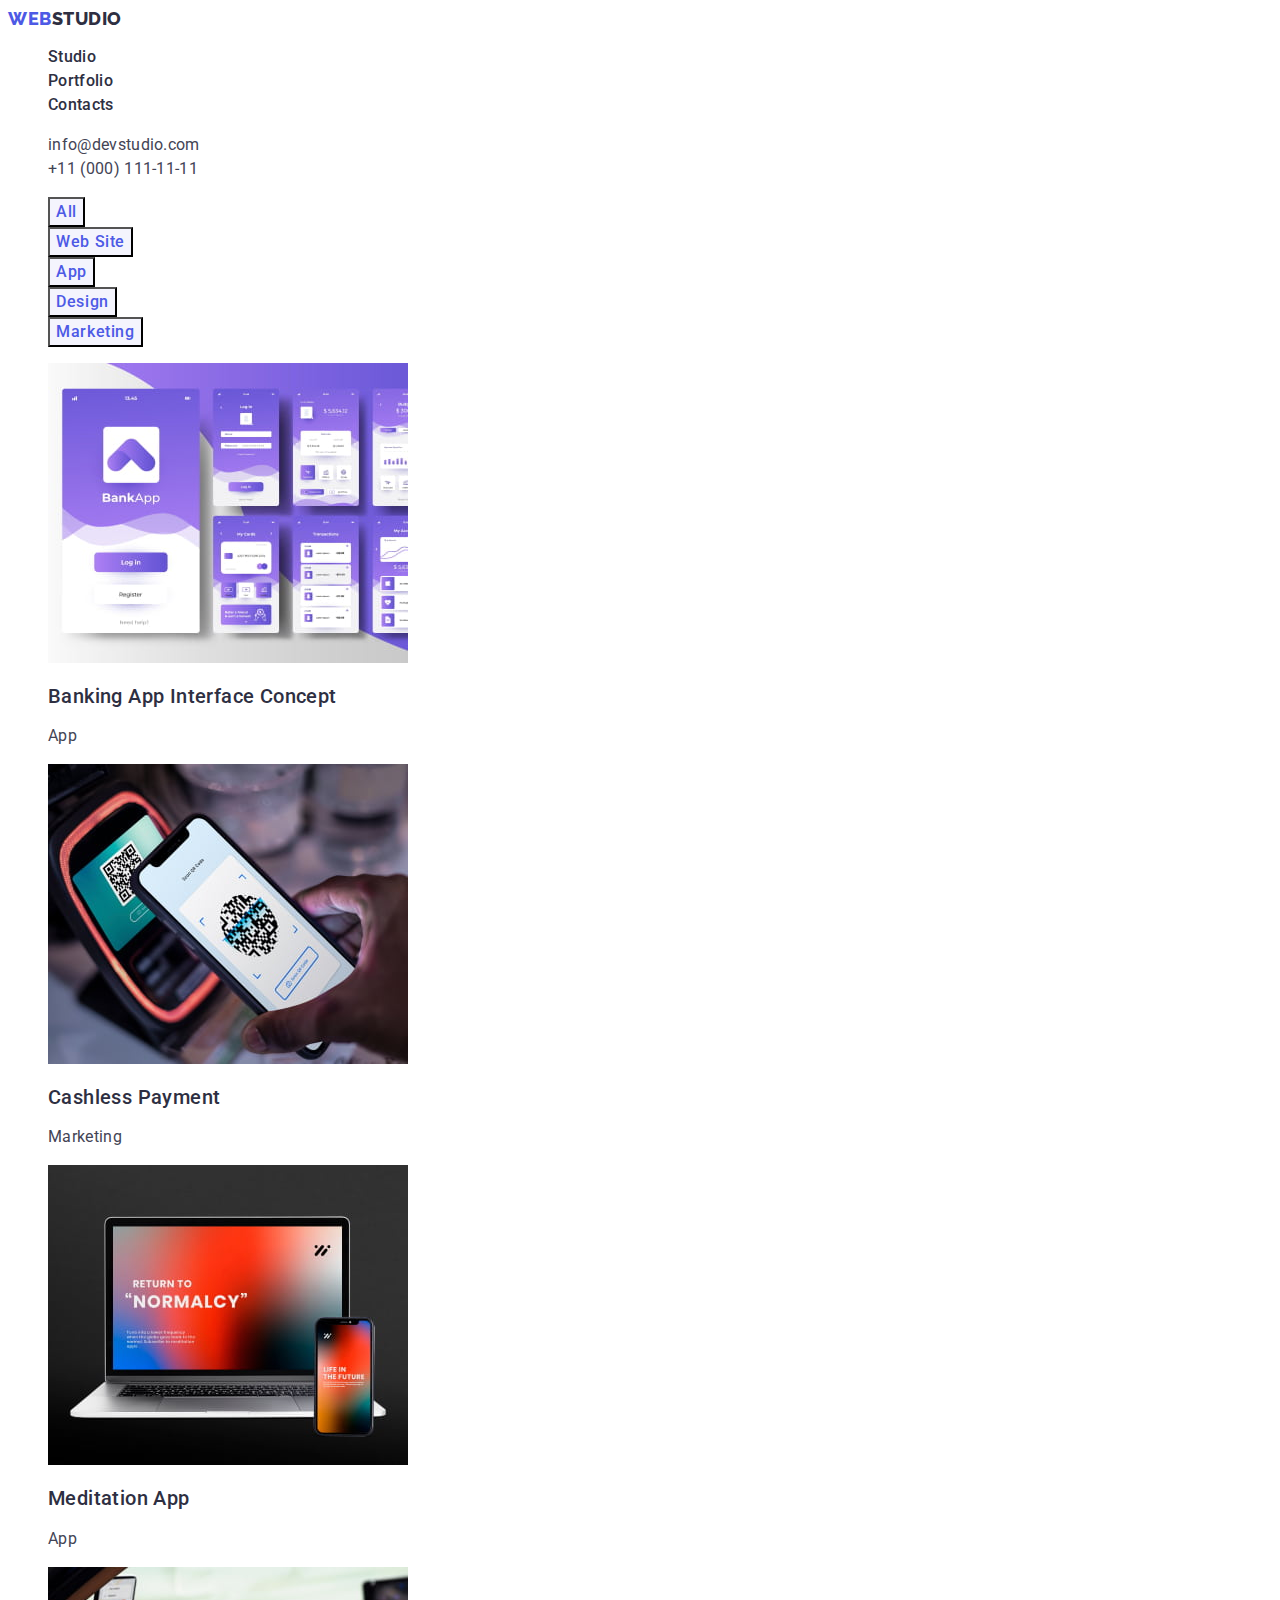
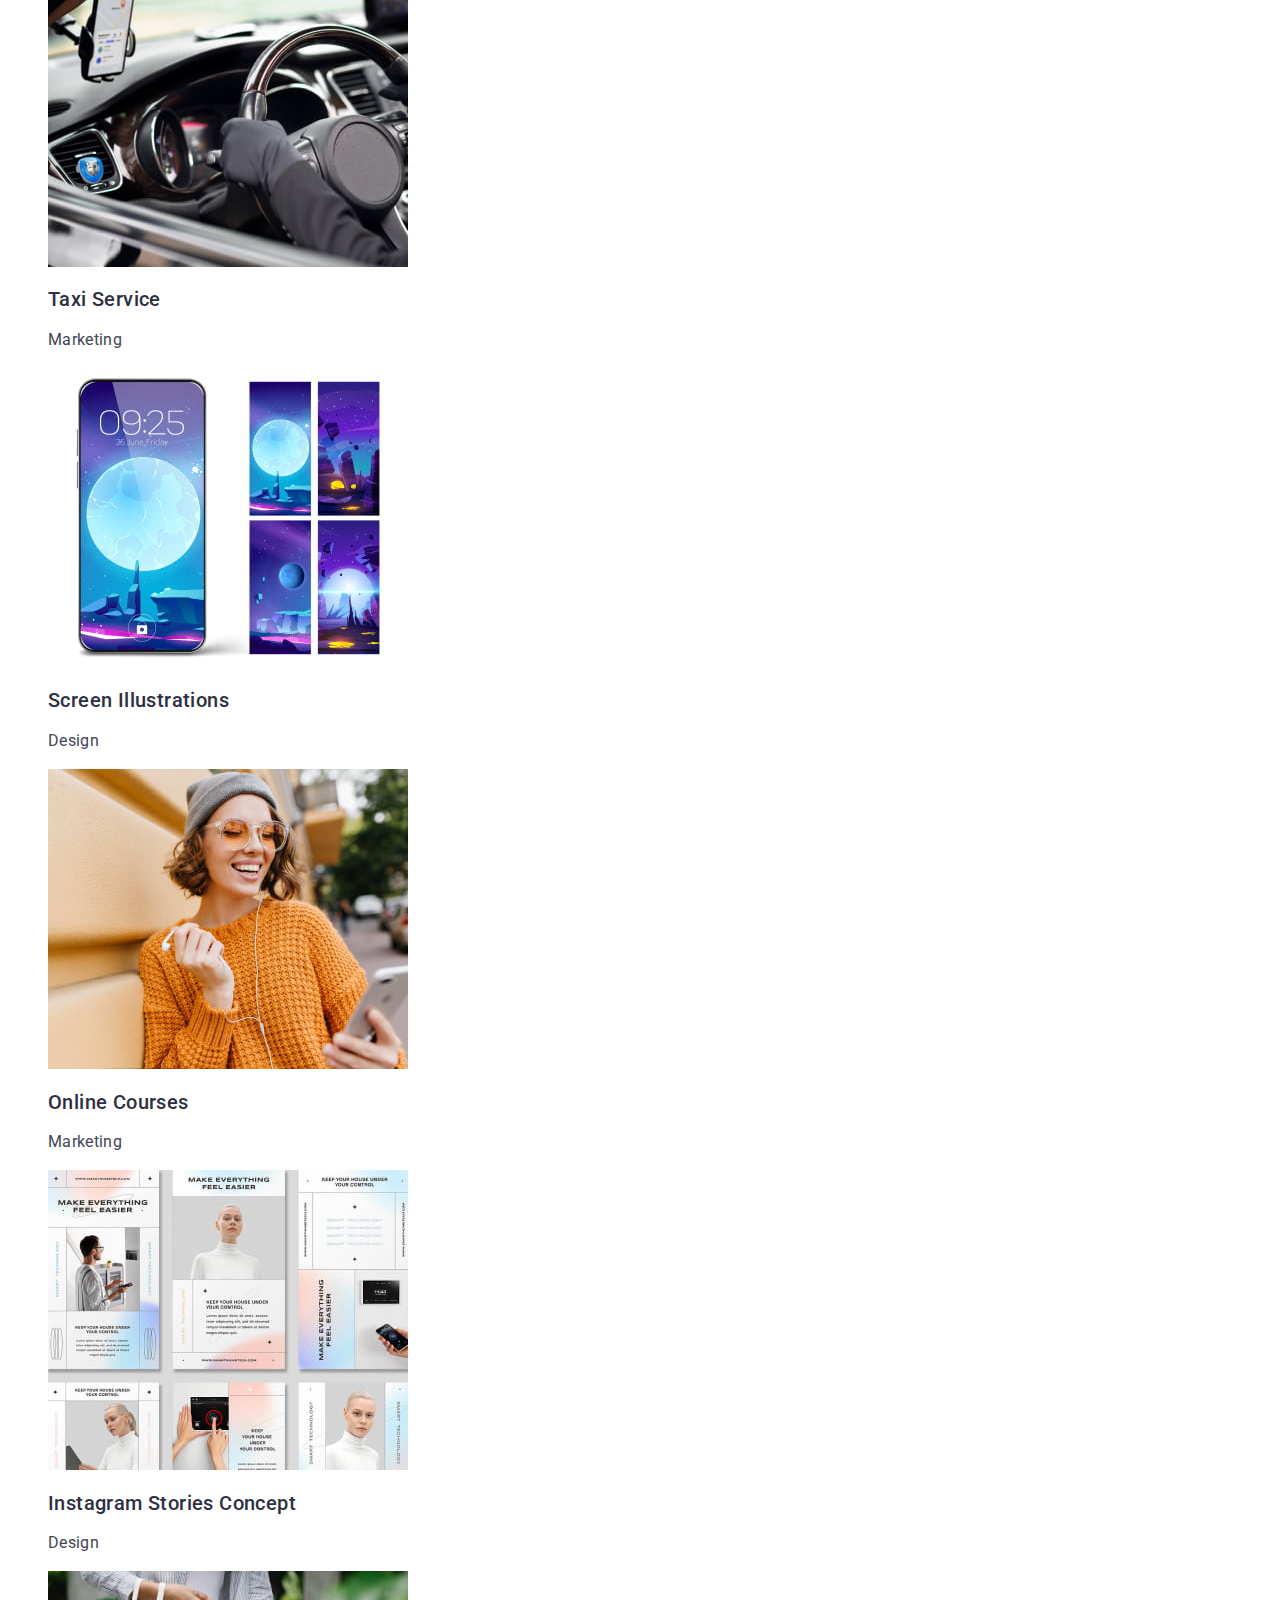
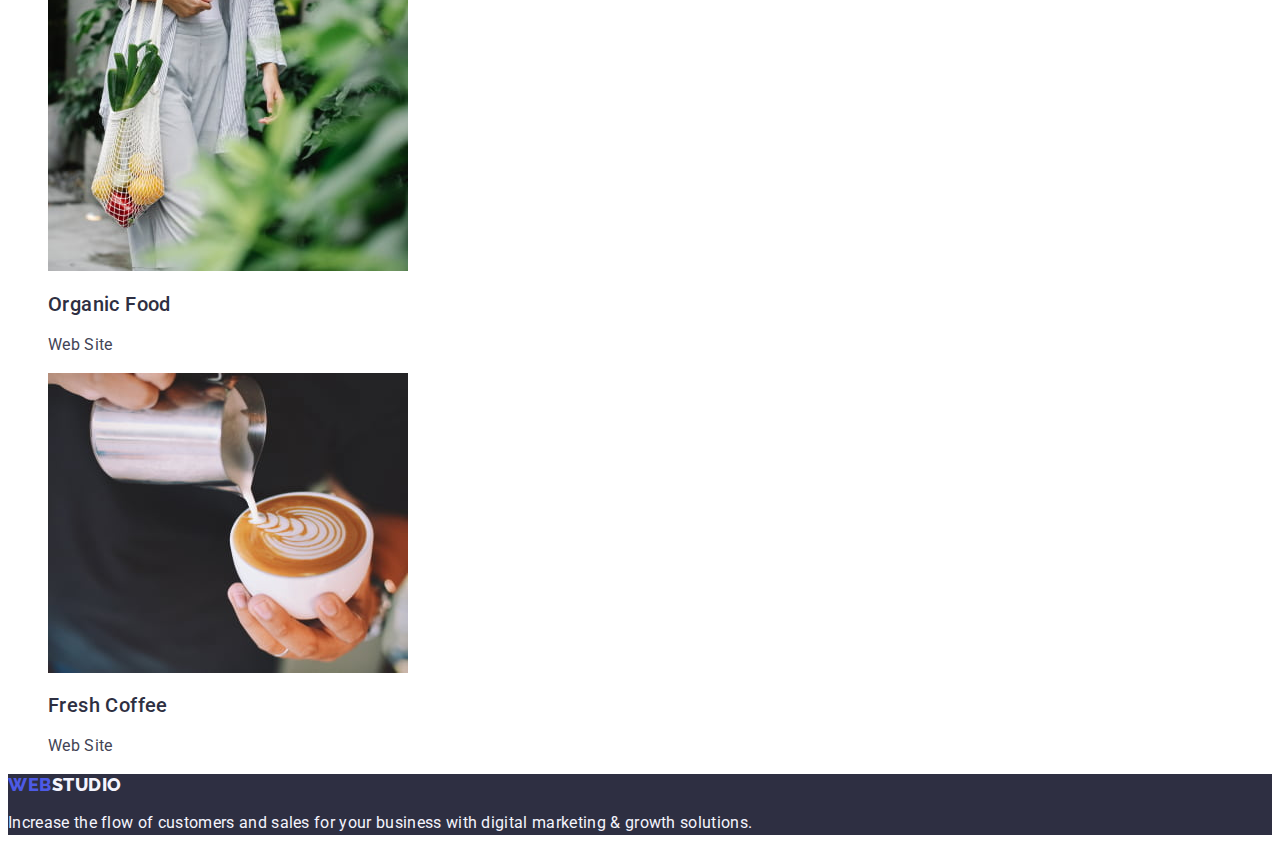
==== portfolio.html @ a6649910 "Initial commit" ====
<!DOCTYPE html>
<html lang="en">
  <head>
    <meta charset="UTF-8" />
    <meta name="viewport" content="width=device-width, initial-scale=1.0" />
    <title>Portfolio</title>
    <link rel="stylesheet" href="./css/styles.css" />
    <link rel="preconnect" href="https://fonts.googleapis.com" />
    <link rel="preconnect" href="https://fonts.gstatic.com" crossorigin />
    <link
      href="https://fonts.googleapis.com/css2?family=Raleway:wght@800&family=Roboto:wght@400;500;700;900&display=swap"
      rel="stylesheet"
    />
  </head>
  <body>
    <!-- Header section -->
    <header>
      <nav>
        <a class="logo link" href="./index.html"
          >Web<span class="logo-dark">Studio</span></a
        >
        <ul class="list">
          <li>
            <a class="nav-list-item link" href="./index.html">Studio</a>
          </li>
          <li>
            <a class="nav-list-item link" href="./portfolio.html">Portfolio</a>
          </li>
          <li>
            <a class="nav-list-item link" href="">Contacts</a>
          </li>
        </ul>
      </nav>
      <address class="address">
        <ul class="list">
          <li>
            <a class="address-list-item link" href="mailto:info@devstudio.com"
              >info@devstudio.com</a
            >
          </li>
          <li>
            <a class="address-list-item link" href="tel:+110001111111"
              >+11 (000) 111-11-11</a
            >
          </li>
        </ul>
      </address>
    </header>
    <main>
      <section>
        <h1 hidden>Portfolio</h1>
        <ul class="list">
          <li><button class="filter-button" type="button">All</button></li>
          <li><button class="filter-button" type="button">Web Site</button></li>
          <li><button class="filter-button" type="button">App</button></li>
          <li><button class="filter-button" type="button">Design</button></li>
          <li>
            <button class="filter-button" type="button">Marketing</button>
          </li>
        </ul>
        <ul class="list">
          <li>
            <a class="link" href="./portfolio.html">
              <img
                src="./images/portfolio/img-8.jpg"
                alt="Banking app"
                width="360"
                height="300"
              />
              <h2 class="portfolio-list-title">
                Banking App Interface Concept
              </h2>
              <p class="portfolio-list-item">App</p></a
            >
          </li>
          <li>
            <a class="link" href="./portfolio.html">
              <img
                src="./images/portfolio/img-7.jpg"
                alt="Payment"
                width="360"
                height="300"
              />
              <h2 class="portfolio-list-title">Cashless Payment</h2>
              <p class="portfolio-list-item">Marketing</p></a
            >
          </li>
          <li>
            <a class="link" href="./portfolio.html">
              <img
                src="./images/portfolio/img-6.jpg"
                alt="Meditation app"
                width="360"
                height="300"
              />
              <h2 class="portfolio-list-title">Meditation App</h2>
              <p class="portfolio-list-item">App</p></a
            >
          </li>
          <li>
            <a class="link" href="./portfolio.html">
              <img
                src="./images/portfolio/img-5.jpg"
                alt="Taxi"
                width="360"
                height="300"
              />
              <h2 class="portfolio-list-title">Taxi Service</h2>
              <p class="portfolio-list-item">Marketing</p></a
            >
          </li>
          <li>
            <a class="link" href="./portfolio.html">
              <img
                src="./images/portfolio/img-4.jpg"
                alt="Screen Ilustration"
                width="360"
                height="300"
              />
              <h2 class="portfolio-list-title">Screen Illustrations</h2>
              <p class="portfolio-list-item">Design</p></a
            >
          </li>
          <li>
            <a class="link" href="./portfolio.html">
              <img
                src="./images/portfolio/img-3.jpg"
                alt="Girl with phone"
                width="360"
                height="300"
              />
              <h2 class="portfolio-list-title">Online Courses</h2>
              <p class="portfolio-list-item">Marketing</p></a
            >
          </li>
          <li>
            <a class="link" href="./portfolio.html">
              <img
                src="./images/portfolio/img-2.jpg"
                alt="Instagram Stories"
                width="360"
                height="300"
              />
              <h2 class="portfolio-list-title">Instagram Stories Concept</h2>
              <p class="portfolio-list-item">Design</p></a
            >
          </li>
          <li>
            <a class="link" href="./portfolio.html">
              <img
                src="./images/portfolio/img-1.jpg"
                alt="Food"
                width="360"
                height="300"
              />
              <h2 class="portfolio-list-title">Organic Food</h2>
              <p class="portfolio-list-item">Web Site</p></a
            >
          </li>
          <li>
            <a class="link" href="./portfolio.html">
              <img
                src="./images/portfolio/img.jpg"
                alt="Coffee"
                width="360"
                height="300"
              />
              <h2 class="portfolio-list-title">Fresh Coffee</h2>
              <p class="portfolio-list-item">Web Site</p></a
            >
          </li>
        </ul>
      </section>
    </main>
    <!-- Footer section -->
    <footer class="footer">
      <a class="logo link" href="./index.html"
        >Web<span class="logo-light">Studio</span></a
      >
      <p class="footer-item">
        Increase the flow of customers and sales for your business with digital
        marketing & growth solutions.
      </p>
    </footer>
  </body>
</html>
---- css/styles.css ----
:root {
  --slate: #434455;
  --navyblue: #2e2f42;
  --iris: #4d5ae5;
  --ocean: #404bbf;
  --cloud: #f4f4fd;
  --white: #fff;
}

body {
  font-family: 'Roboto', sans-serif;
  color: var(--slate);
  background-color: var(--white);
}
/* Header */

.logo {
  color: var(--iris);
  font-family: 'Raleway', sans-serif;
  font-size: 18px;
  font-weight: 800;
  line-height: 1.17;
  letter-spacing: 0.03em;
  text-transform: uppercase;
}

.logo-dark {
  color: var(--navyblue);
}

.list {
  list-style-type: none;
}

.nav-list-item {
  color: var(--navyblue);
  font-weight: 500;
  line-height: 1.5;
  letter-spacing: 0.02em;
}

.address {
  font-style: normal;
}

.address-list-item {
  line-height: 1.5;
  letter-spacing: 0.02em;
  color: var(--slate);
}

.link {
  text-decoration: none;
}

.link:hover {
  color: var(--ocean);
}

.link:focus {
  color: var(--ocean);
}

/* Main */
/* Hero Section  */
.hero-section {
  background-color: var(--navyblue);
}
.title-hero {
  color: var(--white);
  font-size: 56px;
  line-height: 1.07;
  letter-spacing: 0.02em;
  text-align: center;
}

.button-hero {
  background-color: var(--iris);
  color: var(--white);
  font-size: 16px;
  font-weight: 500;
  line-height: 1.5;
  letter-spacing: 0.04em;
  font-family: inherit;
  cursor: pointer;
}

.button-hero:hover {
  background-color: var(--ocean);
  font-family: inherit;
}

.button-hero:focus {
  background-color: var(--ocean);
  font-family: inherit;
}

/* Benefits Section */

.benefits-list-title {
  color: var(--navyblue);
  font-size: 20px;
  font-weight: 500;
  line-height: 1.2;
  letter-spacing: 0.02em;
}
.benefits-item {
  line-height: 1.5;
  letter-spacing: 0.02em;
}
/* Doing Section */

.doing-title {
  color: var(--navyblue);
  font-size: 36px;
  line-height: 1.11;
  letter-spacing: 0.02;
  text-transform: capitalize;
  text-align: center;
}

/* Team Section */
.team-section {
  background: var(--cloud);
}
.team-title {
  color: var(--navyblue);
  font-size: 36px;
  line-height: 1.11;
  letter-spacing: 0.02em;
  text-transform: capitalize;
  text-align: center;
}

.team-list-item {
  background-color: var(--white);
}
.team-item-title {
  color: var(--navyblue);
  font-size: 20px;
  font-weight: 500;
  line-height: 1.2;
  letter-spacing: 0.02em;
}
.team-item {
  line-height: 1.5;
  letter-spacing: 0.02em;
}

/* Portfolio Section */

.filter-button {
  background-color: var(--cloud);
  color: var(--iris);
  font-weight: 500;
  line-height: 1.5;
  letter-spacing: 0.04em;
  font-family: 'Roboto', sans-serif;
  cursor: pointer;
  font-size: 16px;
}
.filter-button:hover {
  background-color: var(--ocean);
  color: var(--white);
  font-family: 'Roboto', sans-serif;
}

.filter-button:focus {
  color: var(--white);
  background-color: var(--ocean);
  font-family: 'Roboto', sans-serif;
}

.portfolio-list-title {
  color: var(--navyblue);
  font-size: 20px;
  font-weight: 500;
  line-height: 1.2;
  letter-spacing: 0.02em;
}

.portfolio-list-item {
  line-height: 1.5;
  letter-spacing: 0.02em;
  color: var(--slate);
}

/* Footer section */
.footer {
  background-color: var(--navyblue);
}

.logo-light {
  color: var(--cloud, #f4f4fd);
}

.footer-item {
  color: var(--cloud);
  line-height: 1.5;
  letter-spacing: 0.02em;
}
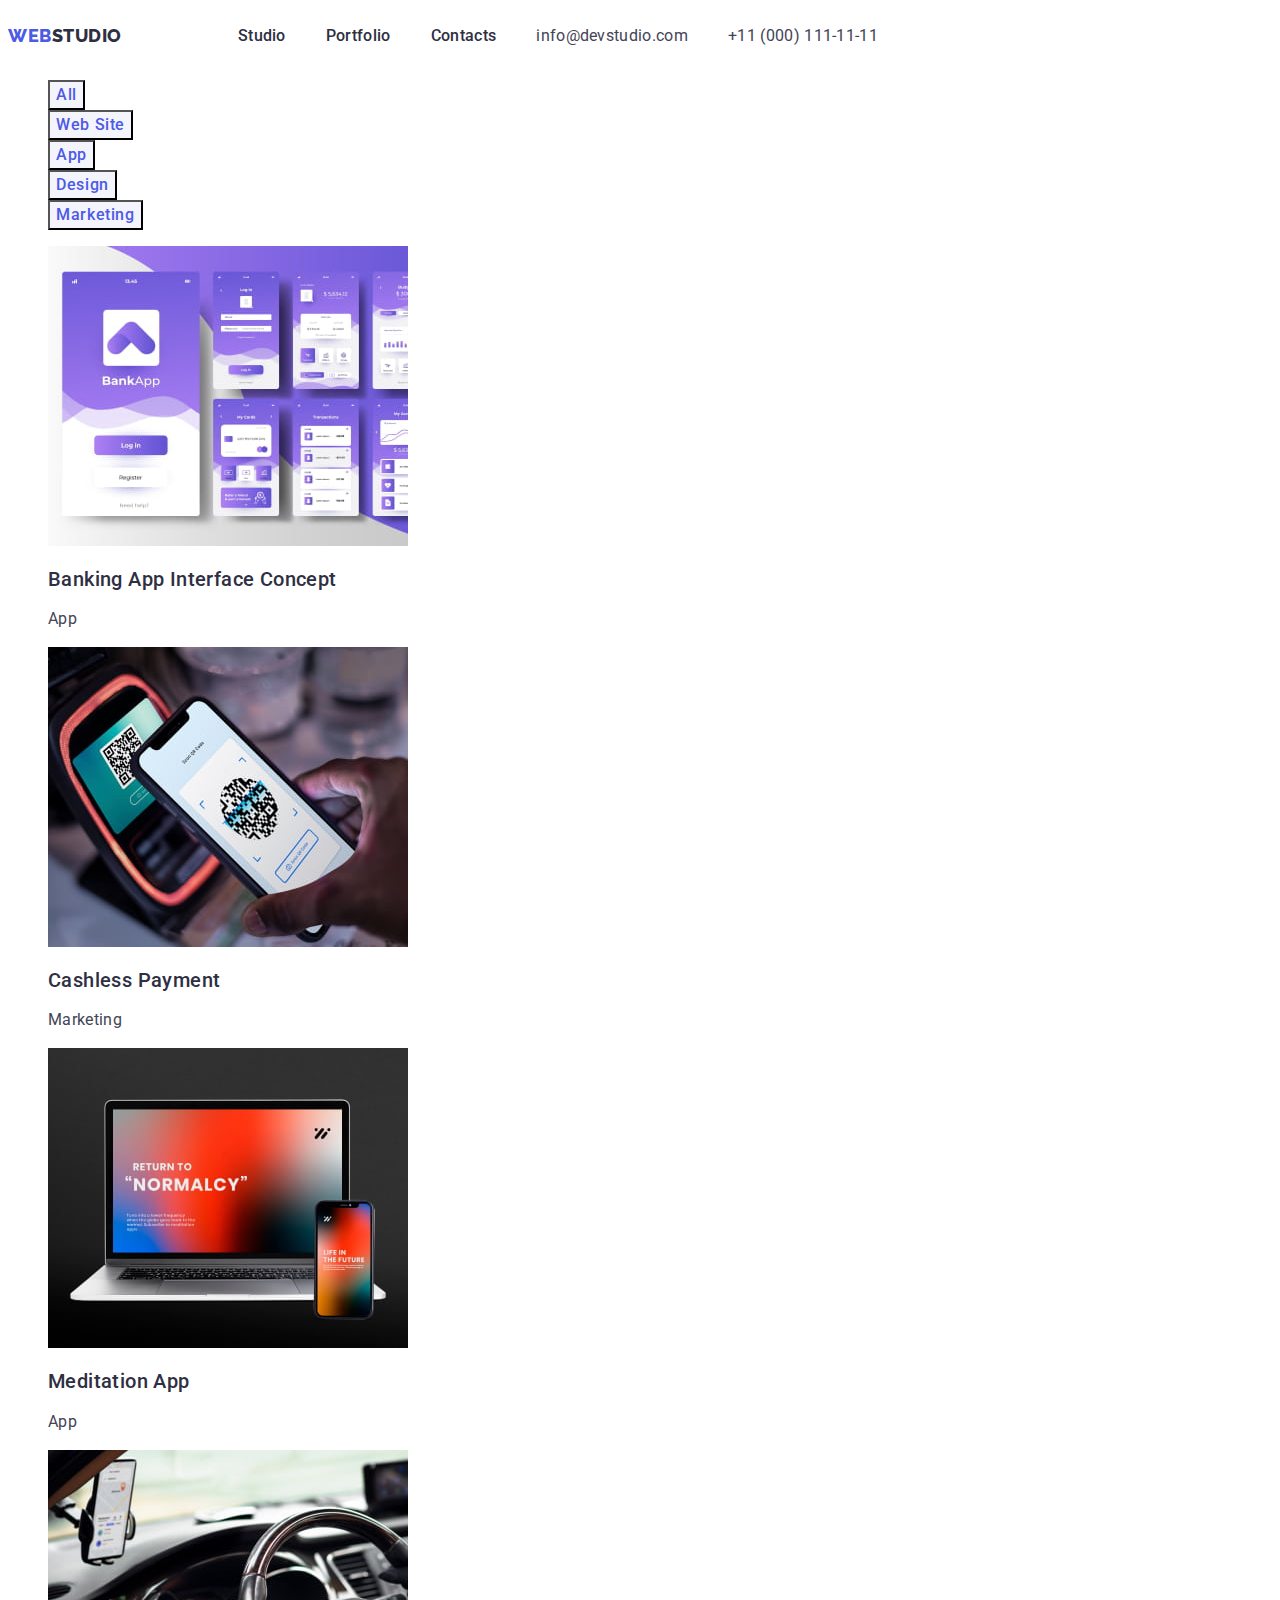
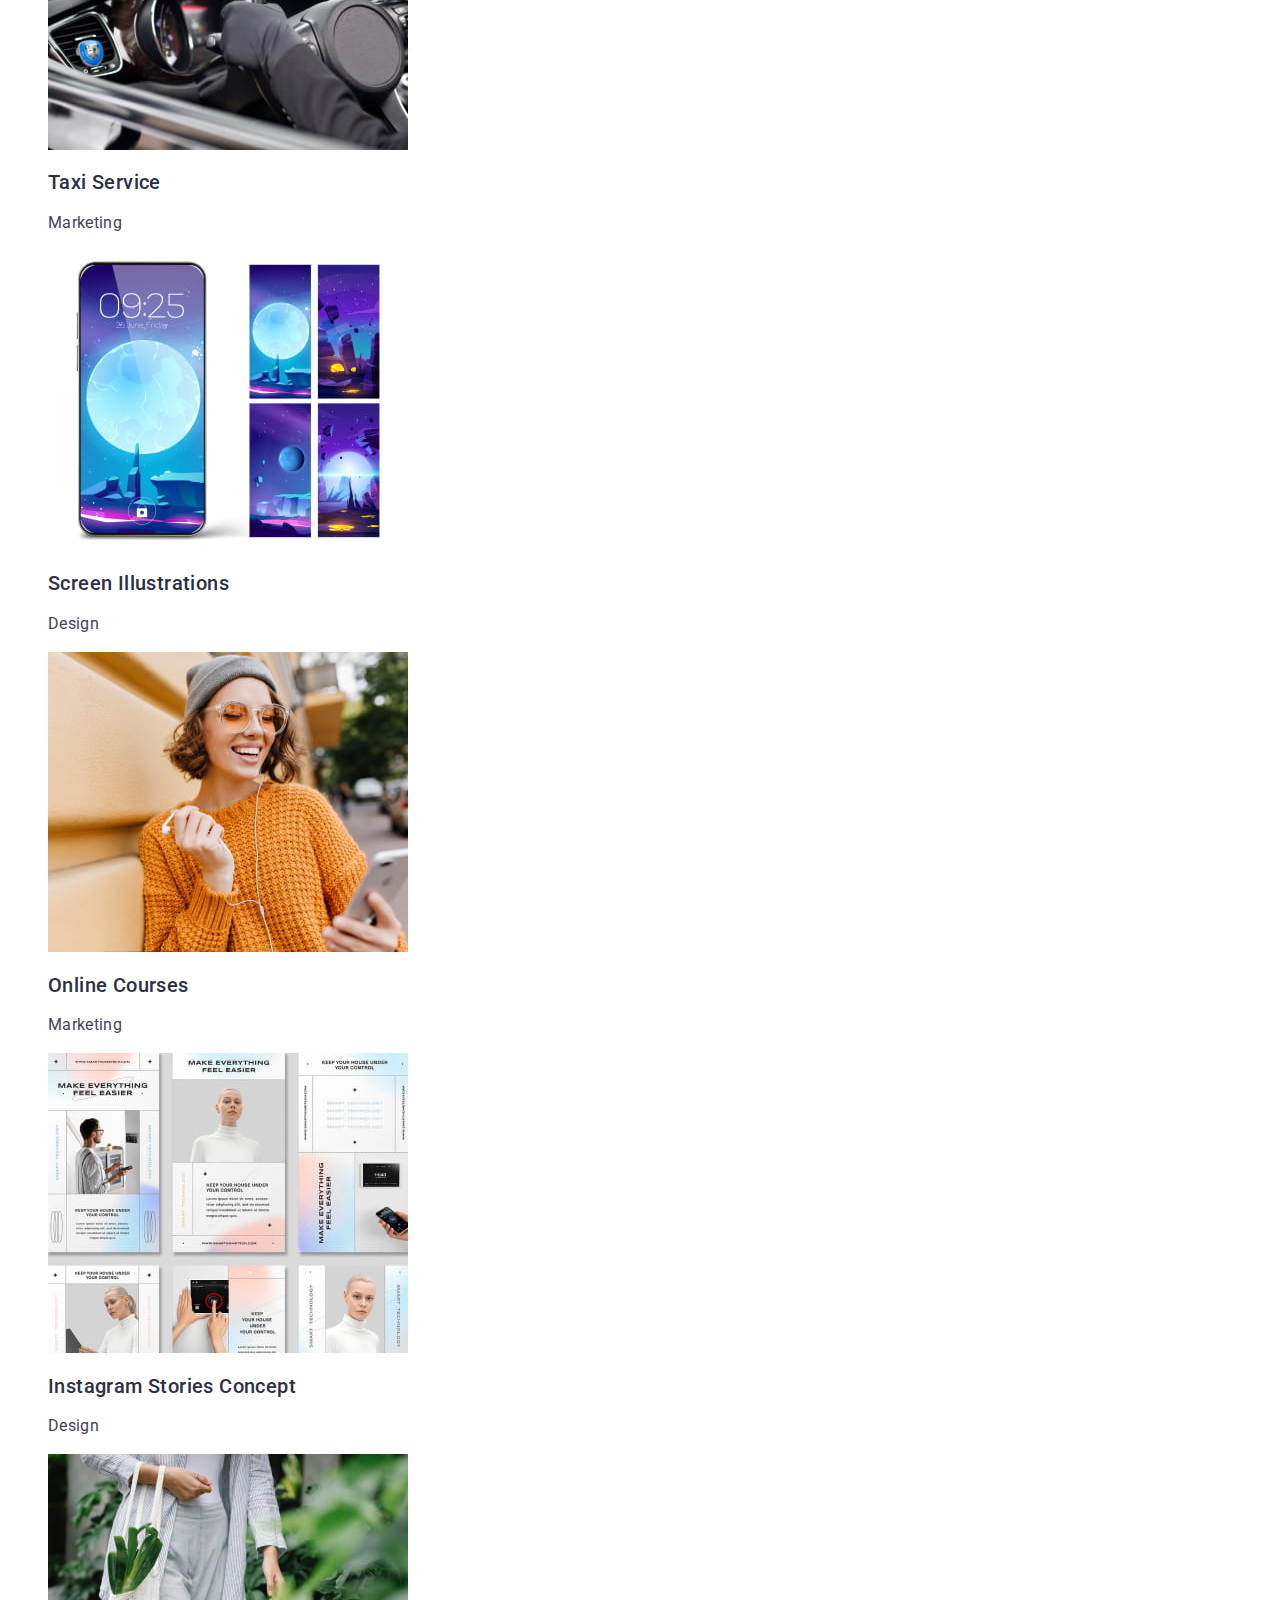
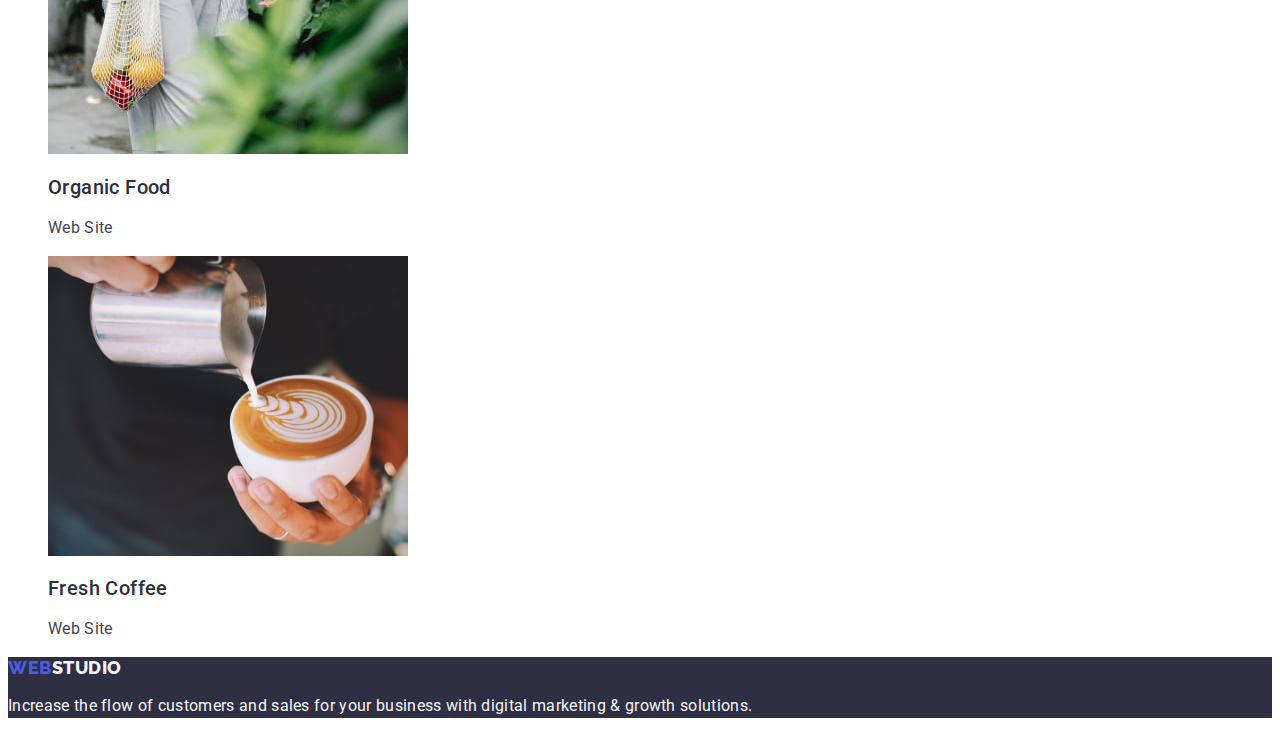
==== commit 3786c363: "пробна версія" ====
--- a/portfolio.html
+++ b/portfolio.html
@@ -4,6 +4,10 @@
     <meta charset="UTF-8" />
     <meta name="viewport" content="width=device-width, initial-scale=1.0" />
     <title>Portfolio</title>
+    <link
+      rel="stylesheet"
+      href="node_modules/modern-normalize/modern-normalize.css"
+    />
     <link rel="stylesheet" href="./css/styles.css" />
     <link rel="preconnect" href="https://fonts.googleapis.com" />
     <link rel="preconnect" href="https://fonts.gstatic.com" crossorigin />
@@ -15,172 +19,182 @@
   <body>
     <!-- Header section -->
     <header>
-      <nav>
-        <a class="logo link" href="./index.html"
-          >Web<span class="logo-dark">Studio</span></a
-        >
-        <ul class="list">
-          <li>
-            <a class="nav-list-item link" href="./index.html">Studio</a>
-          </li>
-          <li>
-            <a class="nav-list-item link" href="./portfolio.html">Portfolio</a>
-          </li>
-          <li>
-            <a class="nav-list-item link" href="">Contacts</a>
-          </li>
-        </ul>
-      </nav>
-      <address class="address">
-        <ul class="list">
-          <li>
-            <a class="address-list-item link" href="mailto:info@devstudio.com"
-              >info@devstudio.com</a
-            >
-          </li>
-          <li>
-            <a class="address-list-item link" href="tel:+110001111111"
-              >+11 (000) 111-11-11</a
-            >
-          </li>
-        </ul>
-      </address>
+      <div class="header-container container">
+        <nav class="nav">
+          <a class="logo link" href="./index.html"
+            >Web<span class="logo-dark">Studio</span></a
+          >
+          <ul class="nav-list list">
+            <li>
+              <a class="nav-list-item link" href="./index.html">Studio</a>
+            </li>
+            <li>
+              <a class="nav-list-item link" href="./portfolio.html"
+                >Portfolio</a
+              >
+            </li>
+            <li>
+              <a class="nav-list-item link" href="">Contacts</a>
+            </li>
+          </ul>
+        </nav>
+        <address class="address">
+          <ul class="header-address list">
+            <li>
+              <a class="address-list-item link" href="mailto:info@devstudio.com"
+                >info@devstudio.com</a
+              >
+            </li>
+            <li>
+              <a class="address-list-item link" href="tel:+110001111111"
+                >+11 (000) 111-11-11</a
+              >
+            </li>
+          </ul>
+        </address>
+      </div>
     </header>
     <main>
-      <section>
-        <h1 hidden>Portfolio</h1>
-        <ul class="list">
-          <li><button class="filter-button" type="button">All</button></li>
-          <li><button class="filter-button" type="button">Web Site</button></li>
-          <li><button class="filter-button" type="button">App</button></li>
-          <li><button class="filter-button" type="button">Design</button></li>
-          <li>
-            <button class="filter-button" type="button">Marketing</button>
-          </li>
-        </ul>
-        <ul class="list">
-          <li>
-            <a class="link" href="./portfolio.html">
-              <img
-                src="./images/portfolio/img-8.jpg"
-                alt="Banking app"
-                width="360"
-                height="300"
-              />
-              <h2 class="portfolio-list-title">
-                Banking App Interface Concept
-              </h2>
-              <p class="portfolio-list-item">App</p></a
-            >
-          </li>
-          <li>
-            <a class="link" href="./portfolio.html">
-              <img
-                src="./images/portfolio/img-7.jpg"
-                alt="Payment"
-                width="360"
-                height="300"
-              />
-              <h2 class="portfolio-list-title">Cashless Payment</h2>
-              <p class="portfolio-list-item">Marketing</p></a
-            >
-          </li>
-          <li>
-            <a class="link" href="./portfolio.html">
-              <img
-                src="./images/portfolio/img-6.jpg"
-                alt="Meditation app"
-                width="360"
-                height="300"
-              />
-              <h2 class="portfolio-list-title">Meditation App</h2>
-              <p class="portfolio-list-item">App</p></a
-            >
-          </li>
-          <li>
-            <a class="link" href="./portfolio.html">
-              <img
-                src="./images/portfolio/img-5.jpg"
-                alt="Taxi"
-                width="360"
-                height="300"
-              />
-              <h2 class="portfolio-list-title">Taxi Service</h2>
-              <p class="portfolio-list-item">Marketing</p></a
-            >
-          </li>
-          <li>
-            <a class="link" href="./portfolio.html">
-              <img
-                src="./images/portfolio/img-4.jpg"
-                alt="Screen Ilustration"
-                width="360"
-                height="300"
-              />
-              <h2 class="portfolio-list-title">Screen Illustrations</h2>
-              <p class="portfolio-list-item">Design</p></a
-            >
-          </li>
-          <li>
-            <a class="link" href="./portfolio.html">
-              <img
-                src="./images/portfolio/img-3.jpg"
-                alt="Girl with phone"
-                width="360"
-                height="300"
-              />
-              <h2 class="portfolio-list-title">Online Courses</h2>
-              <p class="portfolio-list-item">Marketing</p></a
-            >
-          </li>
-          <li>
-            <a class="link" href="./portfolio.html">
-              <img
-                src="./images/portfolio/img-2.jpg"
-                alt="Instagram Stories"
-                width="360"
-                height="300"
-              />
-              <h2 class="portfolio-list-title">Instagram Stories Concept</h2>
-              <p class="portfolio-list-item">Design</p></a
-            >
-          </li>
-          <li>
-            <a class="link" href="./portfolio.html">
-              <img
-                src="./images/portfolio/img-1.jpg"
-                alt="Food"
-                width="360"
-                height="300"
-              />
-              <h2 class="portfolio-list-title">Organic Food</h2>
-              <p class="portfolio-list-item">Web Site</p></a
-            >
-          </li>
-          <li>
-            <a class="link" href="./portfolio.html">
-              <img
-                src="./images/portfolio/img.jpg"
-                alt="Coffee"
-                width="360"
-                height="300"
-              />
-              <h2 class="portfolio-list-title">Fresh Coffee</h2>
-              <p class="portfolio-list-item">Web Site</p></a
-            >
-          </li>
-        </ul>
-      </section>
+      <div class="container">
+        <section>
+          <h1 hidden>Portfolio</h1>
+          <ul class="list">
+            <li><button class="filter-button" type="button">All</button></li>
+            <li>
+              <button class="filter-button" type="button">Web Site</button>
+            </li>
+            <li><button class="filter-button" type="button">App</button></li>
+            <li><button class="filter-button" type="button">Design</button></li>
+            <li>
+              <button class="filter-button" type="button">Marketing</button>
+            </li>
+          </ul>
+          <ul class="list">
+            <li>
+              <a class="link" href="./portfolio.html">
+                <img
+                  src="./images/portfolio/img-8.jpg"
+                  alt="Banking app"
+                  width="360"
+                  height="300"
+                />
+                <h2 class="portfolio-list-title">
+                  Banking App Interface Concept
+                </h2>
+                <p class="portfolio-list-item">App</p></a
+              >
+            </li>
+            <li>
+              <a class="link" href="./portfolio.html">
+                <img
+                  src="./images/portfolio/img-7.jpg"
+                  alt="Payment"
+                  width="360"
+                  height="300"
+                />
+                <h2 class="portfolio-list-title">Cashless Payment</h2>
+                <p class="portfolio-list-item">Marketing</p></a
+              >
+            </li>
+            <li>
+              <a class="link" href="./portfolio.html">
+                <img
+                  src="./images/portfolio/img-6.jpg"
+                  alt="Meditation app"
+                  width="360"
+                  height="300"
+                />
+                <h2 class="portfolio-list-title">Meditation App</h2>
+                <p class="portfolio-list-item">App</p></a
+              >
+            </li>
+            <li>
+              <a class="link" href="./portfolio.html">
+                <img
+                  src="./images/portfolio/img-5.jpg"
+                  alt="Taxi"
+                  width="360"
+                  height="300"
+                />
+                <h2 class="portfolio-list-title">Taxi Service</h2>
+                <p class="portfolio-list-item">Marketing</p></a
+              >
+            </li>
+            <li>
+              <a class="link" href="./portfolio.html">
+                <img
+                  src="./images/portfolio/img-4.jpg"
+                  alt="Screen Ilustration"
+                  width="360"
+                  height="300"
+                />
+                <h2 class="portfolio-list-title">Screen Illustrations</h2>
+                <p class="portfolio-list-item">Design</p></a
+              >
+            </li>
+            <li>
+              <a class="link" href="./portfolio.html">
+                <img
+                  src="./images/portfolio/img-3.jpg"
+                  alt="Girl with phone"
+                  width="360"
+                  height="300"
+                />
+                <h2 class="portfolio-list-title">Online Courses</h2>
+                <p class="portfolio-list-item">Marketing</p></a
+              >
+            </li>
+            <li>
+              <a class="link" href="./portfolio.html">
+                <img
+                  src="./images/portfolio/img-2.jpg"
+                  alt="Instagram Stories"
+                  width="360"
+                  height="300"
+                />
+                <h2 class="portfolio-list-title">Instagram Stories Concept</h2>
+                <p class="portfolio-list-item">Design</p></a
+              >
+            </li>
+            <li>
+              <a class="link" href="./portfolio.html">
+                <img
+                  src="./images/portfolio/img-1.jpg"
+                  alt="Food"
+                  width="360"
+                  height="300"
+                />
+                <h2 class="portfolio-list-title">Organic Food</h2>
+                <p class="portfolio-list-item">Web Site</p></a
+              >
+            </li>
+            <li>
+              <a class="link" href="./portfolio.html">
+                <img
+                  src="./images/portfolio/img.jpg"
+                  alt="Coffee"
+                  width="360"
+                  height="300"
+                />
+                <h2 class="portfolio-list-title">Fresh Coffee</h2>
+                <p class="portfolio-list-item">Web Site</p></a
+              >
+            </li>
+          </ul>
+        </section>
+      </div>
     </main>
     <!-- Footer section -->
     <footer class="footer">
-      <a class="logo link" href="./index.html"
-        >Web<span class="logo-light">Studio</span></a
-      >
-      <p class="footer-item">
-        Increase the flow of customers and sales for your business with digital
-        marketing & growth solutions.
-      </p>
+      <div class="container">
+        <a class="logo link" href="./index.html"
+          >Web<span class="logo-light">Studio</span></a
+        >
+        <p class="footer-item">
+          Increase the flow of customers and sales for your business with
+          digital marketing & growth solutions.
+        </p>
+      </div>
     </footer>
   </body>
 </html>
--- a/css/styles.css
+++ b/css/styles.css
@@ -12,8 +12,18 @@
   color: var(--slate);
   background-color: var(--white);
 }
+
+.container {
+  width: 1158px;
+}
 /* Header */
-
+.header-container {
+  display: flex;
+}
+.header-address {
+  display: flex;
+  gap: 40px;
+}
 .logo {
   color: var(--iris);
   font-family: 'Raleway', sans-serif;
@@ -22,6 +32,7 @@
   line-height: 1.17;
   letter-spacing: 0.03em;
   text-transform: uppercase;
+  margin-right: 76px;
 }
 
 .logo-dark {
@@ -30,6 +41,15 @@
 
 .list {
   list-style-type: none;
+}
+
+.nav {
+  display: flex;
+  align-items: center;
+}
+.nav-list {
+  display: flex;
+  gap: 40px;
 }
 
 .nav-list-item {
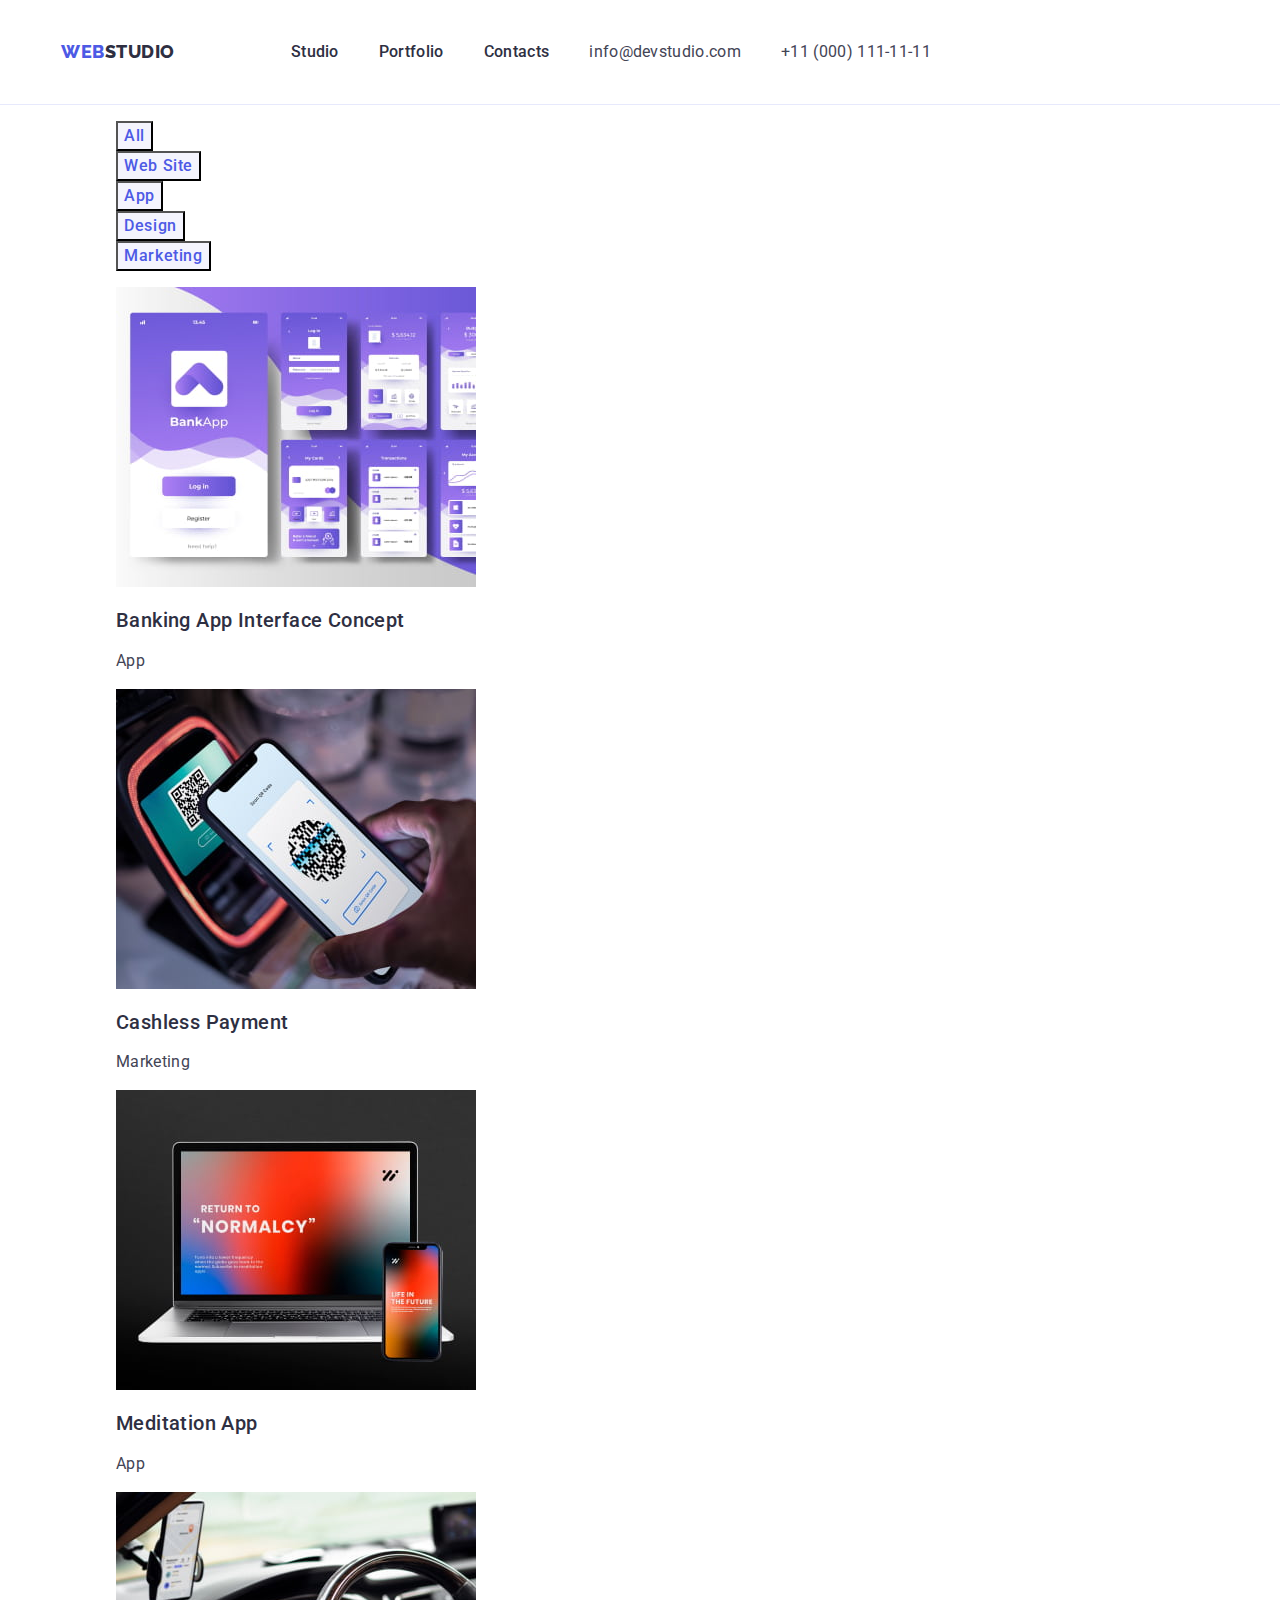
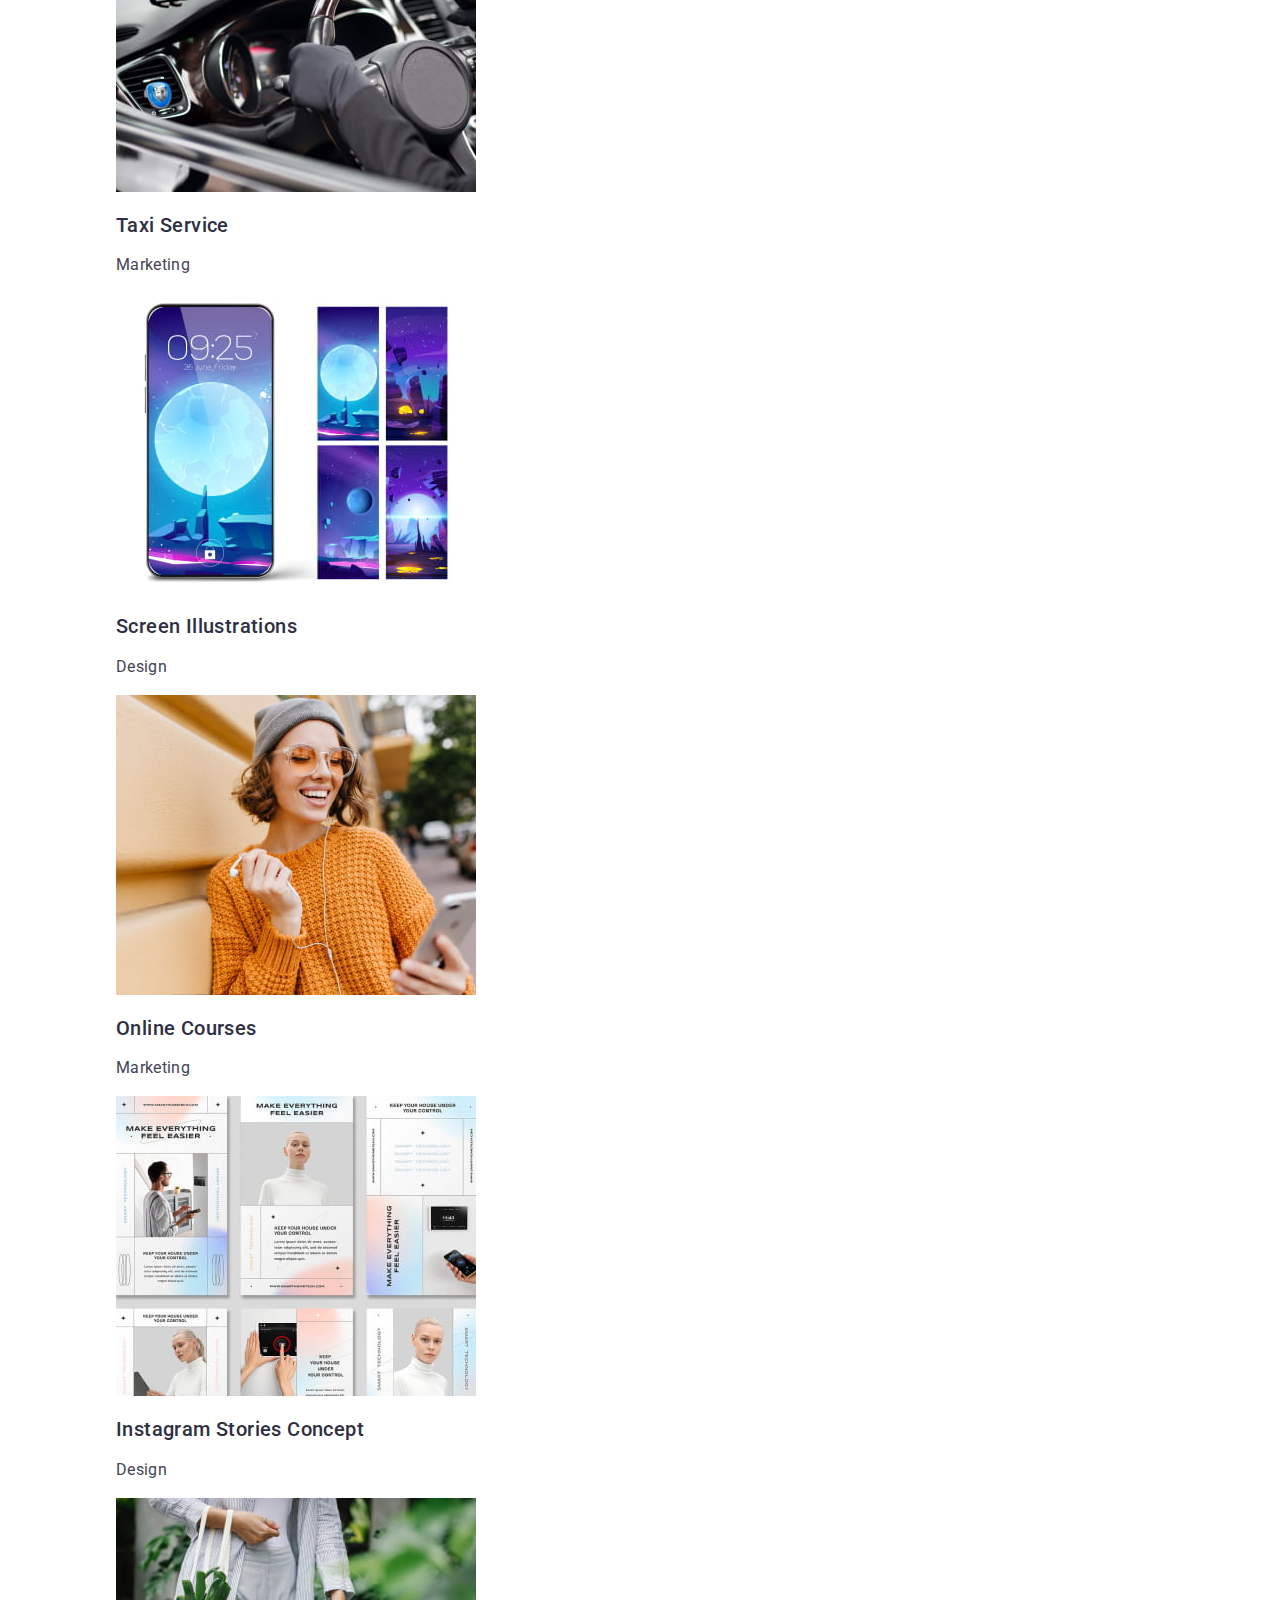
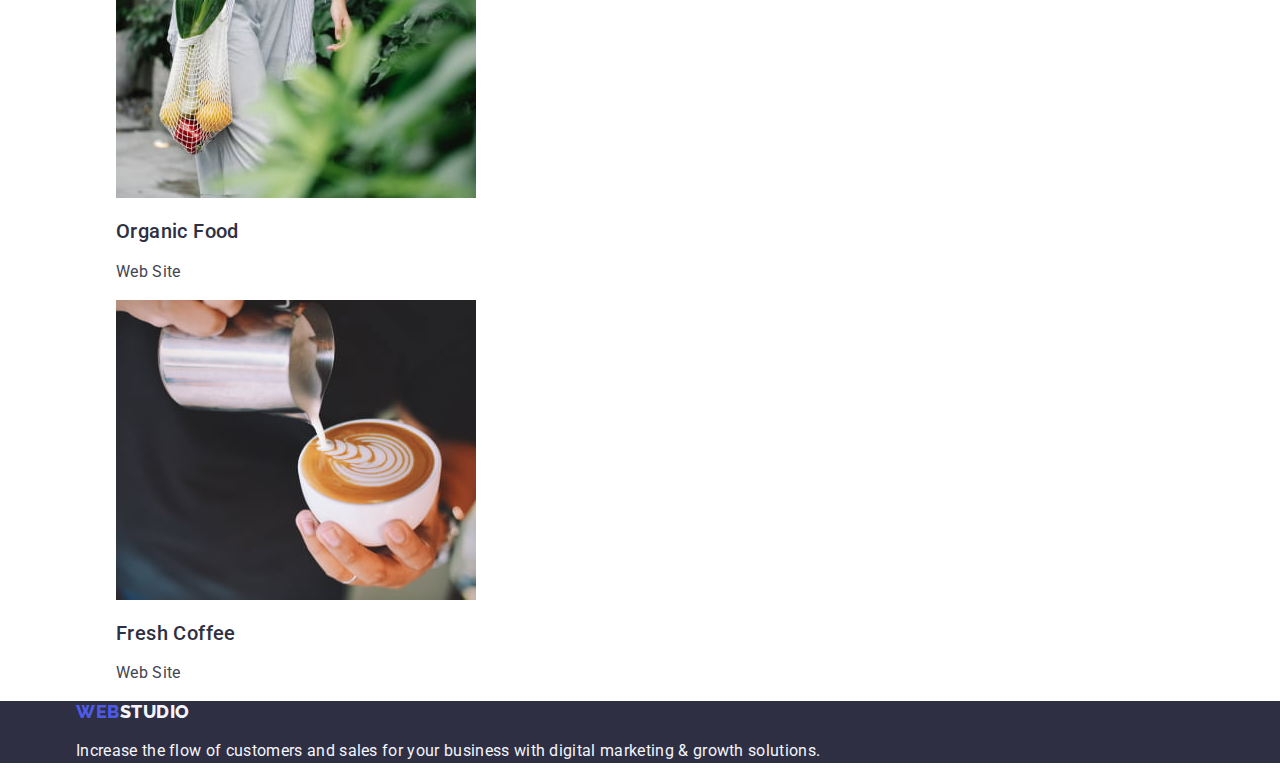
==== commit f3a137ba: "version 1 footer" ====
--- a/portfolio.html
+++ b/portfolio.html
@@ -6,7 +6,7 @@
     <title>Portfolio</title>
     <link
       rel="stylesheet"
-      href="node_modules/modern-normalize/modern-normalize.css"
+      href="https://cdn.jsdelivr.net/npm/modern-normalize@2.0.0/modern-normalize.min.css"
     />
     <link rel="stylesheet" href="./css/styles.css" />
     <link rel="preconnect" href="https://fonts.googleapis.com" />
@@ -18,7 +18,7 @@
   </head>
   <body>
     <!-- Header section -->
-    <header>
+    <header class="header">
       <div class="header-container container">
         <nav class="nav">
           <a class="logo link" href="./index.html"
--- a/css/styles.css
+++ b/css/styles.css
@@ -15,10 +15,17 @@
 
 .container {
   width: 1158px;
+  margin: 0 auto;
+  padding: 0 15px;
 }
 /* Header */
+
+.header {
+  border-bottom: 1px solid #e7e9fc;
+}
 .header-container {
   display: flex;
+  padding: 24px 0;
 }
 .header-address {
   display: flex;
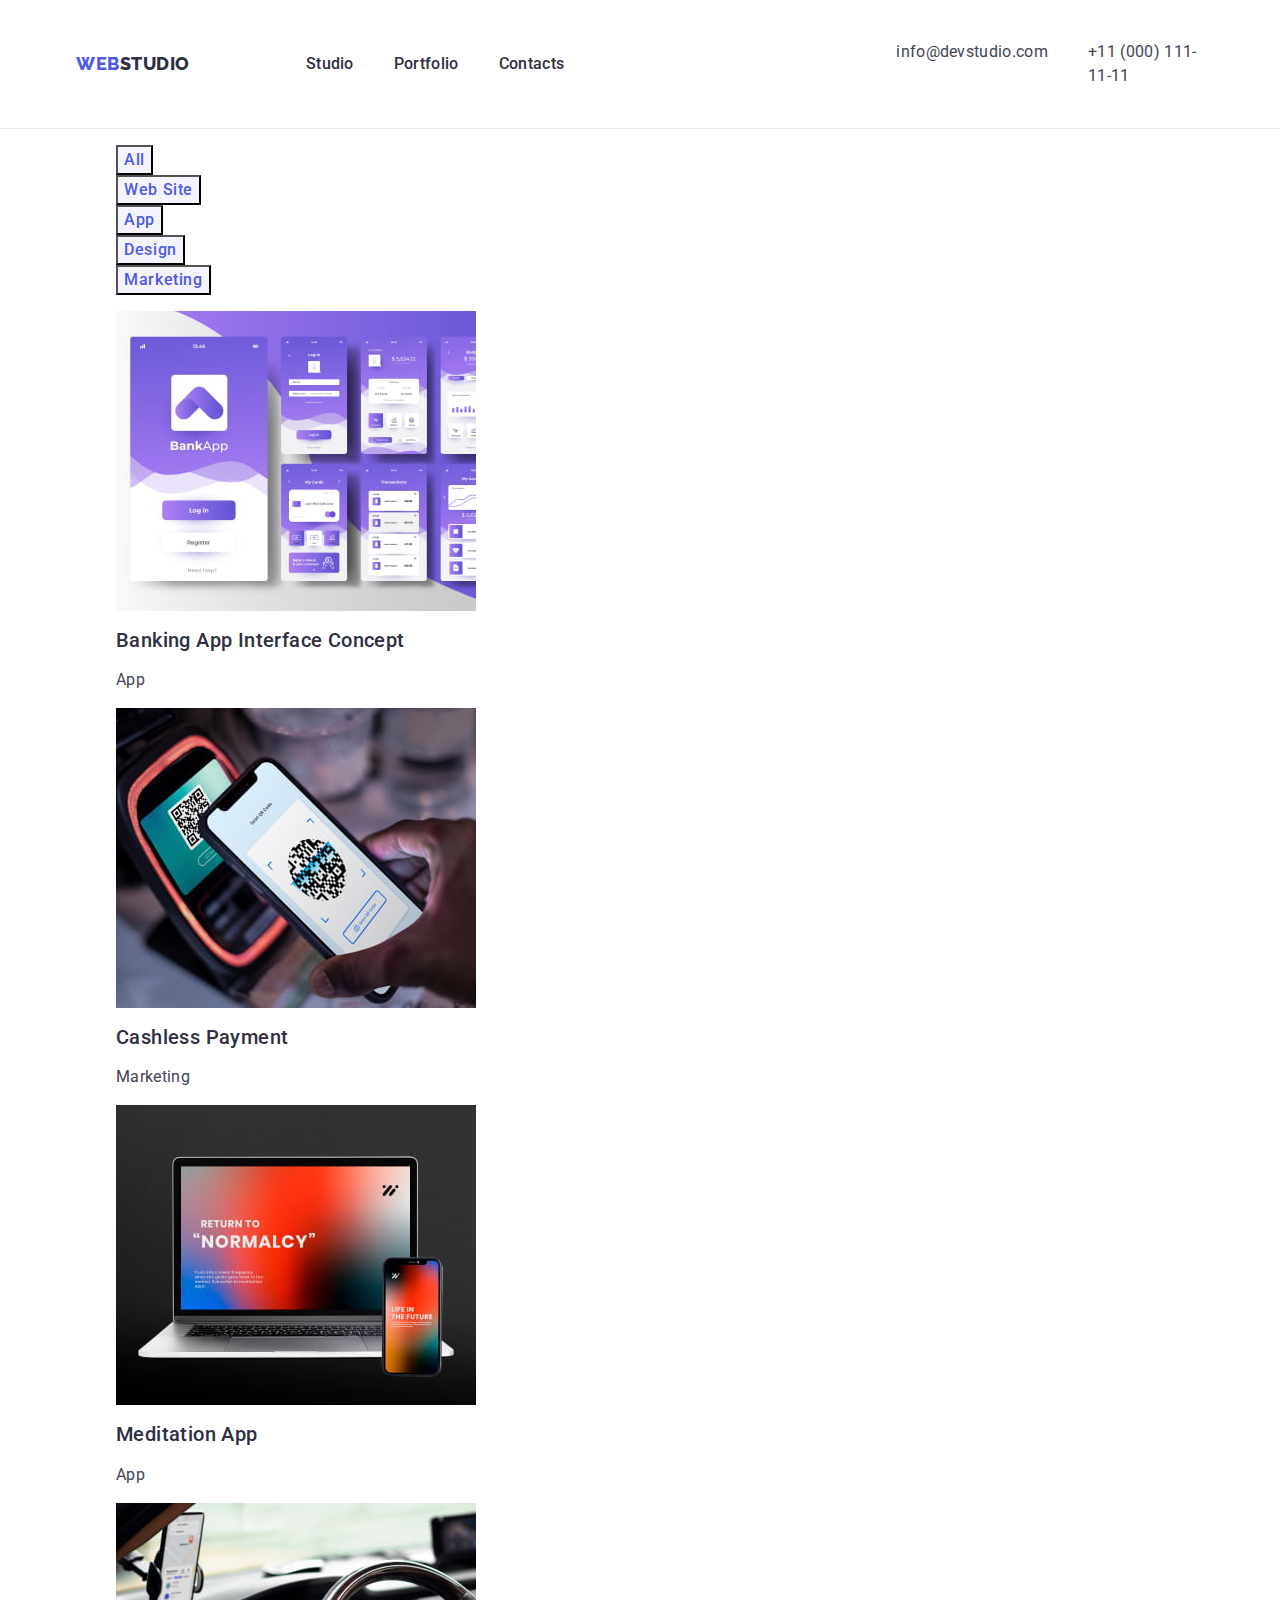
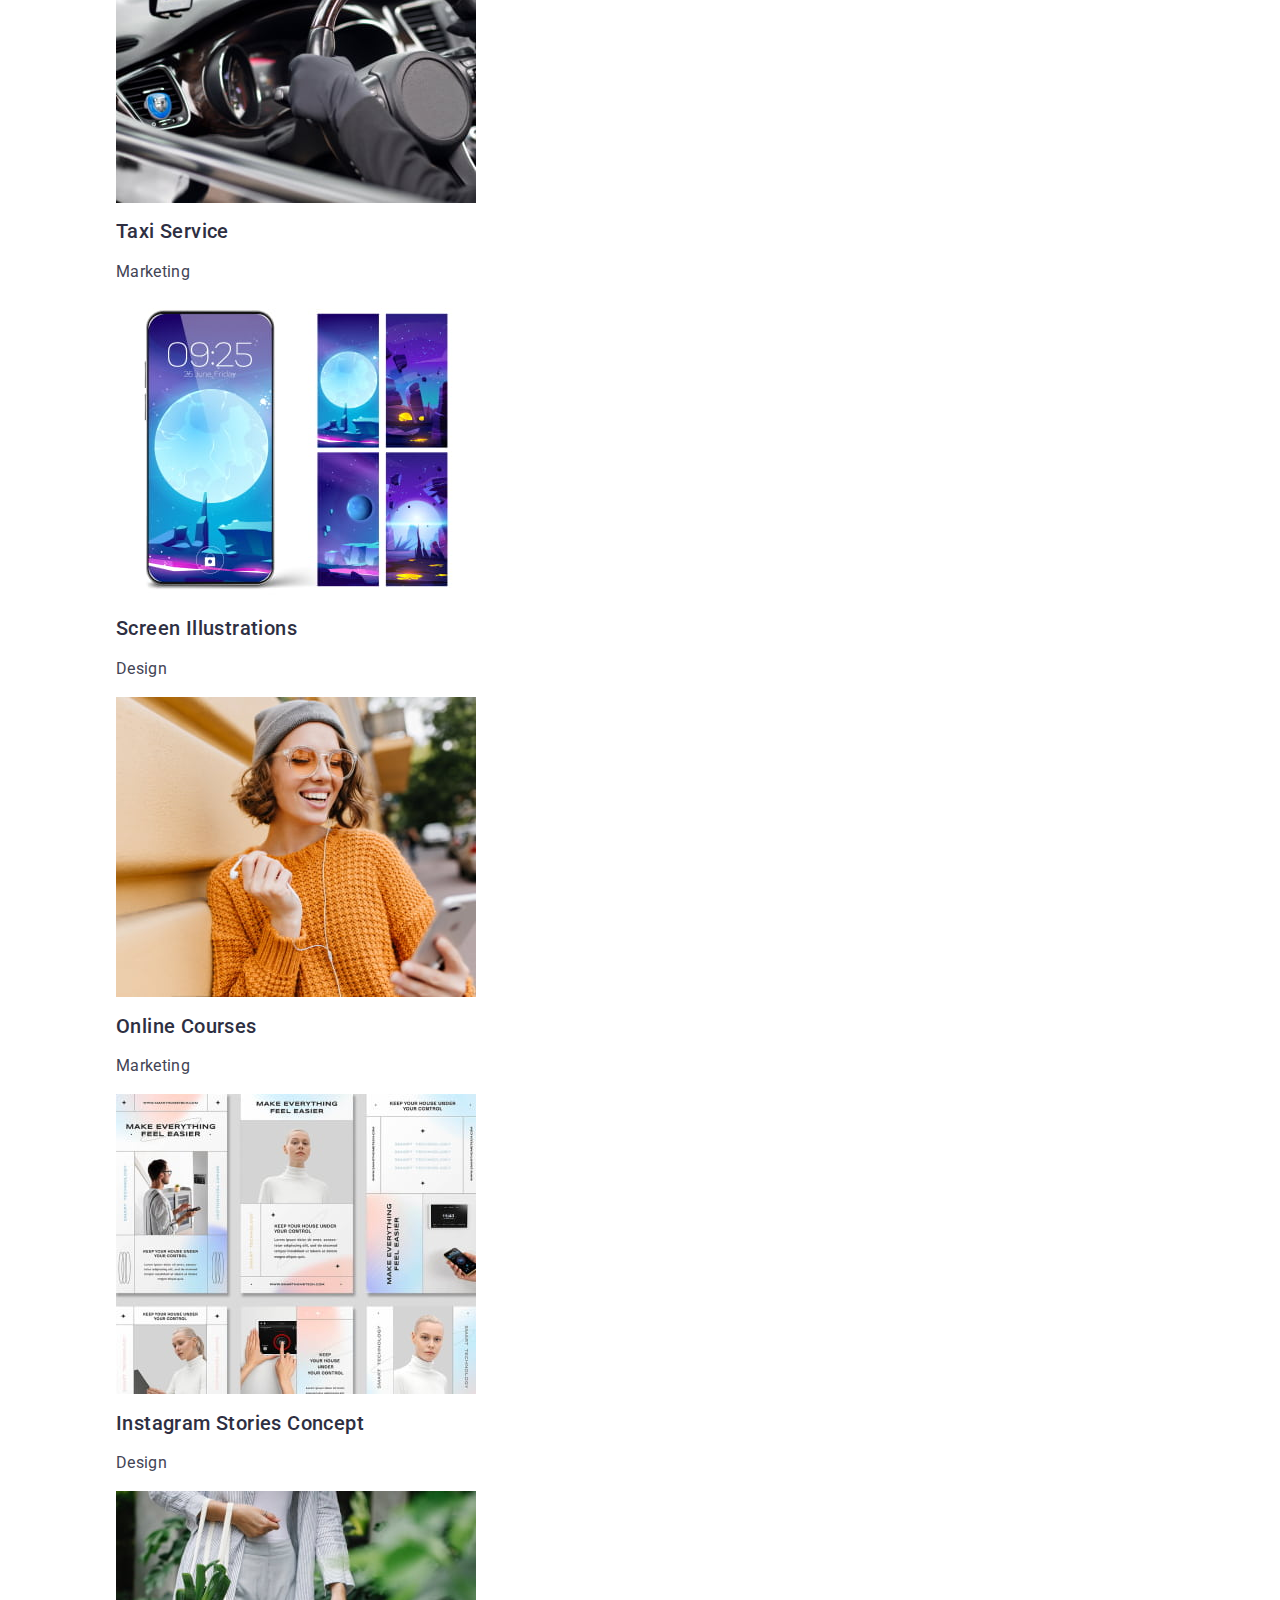
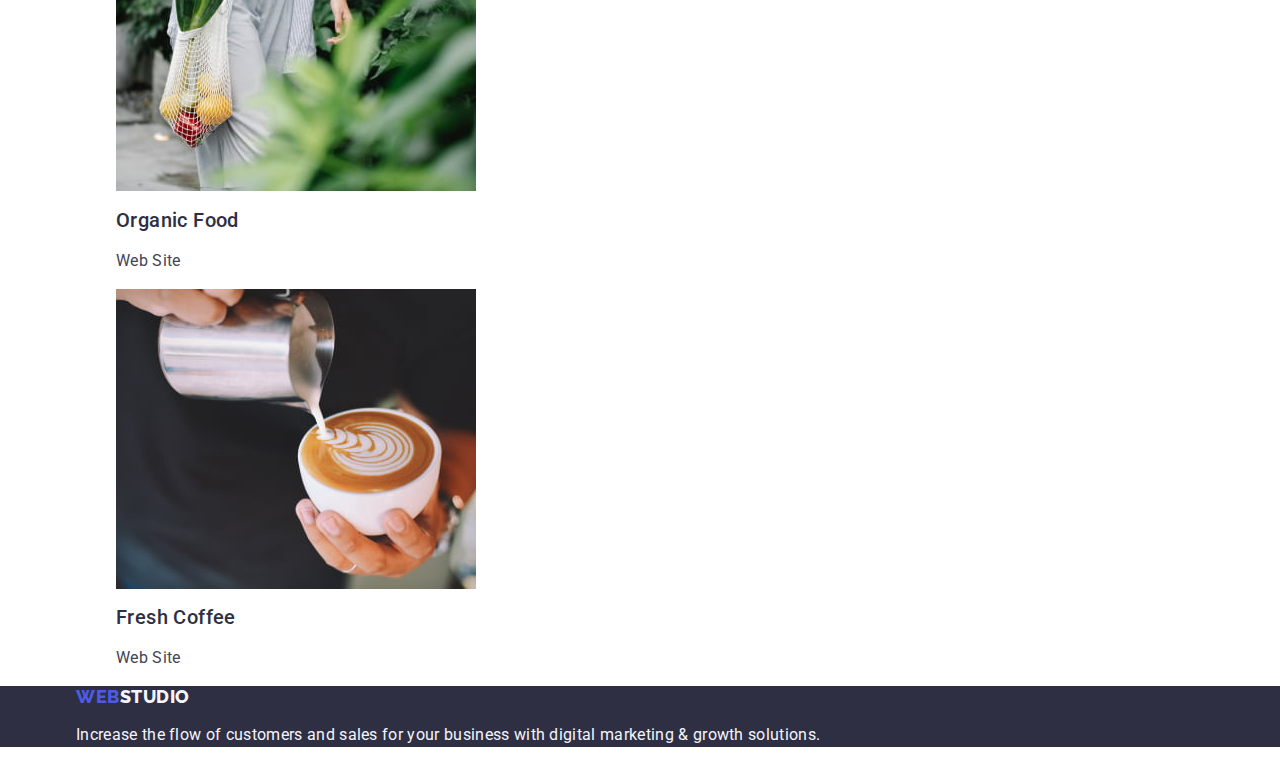
==== commit c7a4f686: "version 4 footer" ====
--- a/portfolio.html
+++ b/portfolio.html
@@ -55,8 +55,8 @@
       </div>
     </header>
     <main>
-      <div class="container">
-        <section>
+      <section>
+        <div class="container">
           <h1 hidden>Portfolio</h1>
           <ul class="list">
             <li><button class="filter-button" type="button">All</button></li>
@@ -181,8 +181,8 @@
               >
             </li>
           </ul>
-        </section>
-      </div>
+        </div>
+      </section>
     </main>
     <!-- Footer section -->
     <footer class="footer">
--- a/css/styles.css
+++ b/css/styles.css
@@ -6,7 +6,9 @@
   --cloud: #f4f4fd;
   --white: #fff;
 }
-
+img {
+  display: block;
+}
 body {
   font-family: 'Roboto', sans-serif;
   color: var(--slate);
@@ -25,11 +27,11 @@
 }
 .header-container {
   display: flex;
+}
+.header-address {
+  display: flex;
+  gap: 40px;
   padding: 24px 0;
-}
-.header-address {
-  display: flex;
-  gap: 40px;
 }
 .logo {
   color: var(--iris);
@@ -57,6 +59,8 @@
 .nav-list {
   display: flex;
   gap: 40px;
+
+  margin-right: 332px;
 }
 
 .nav-list-item {
@@ -64,6 +68,7 @@
   font-weight: 500;
   line-height: 1.5;
   letter-spacing: 0.02em;
+  padding: 24px 0;
 }
 
 .address {
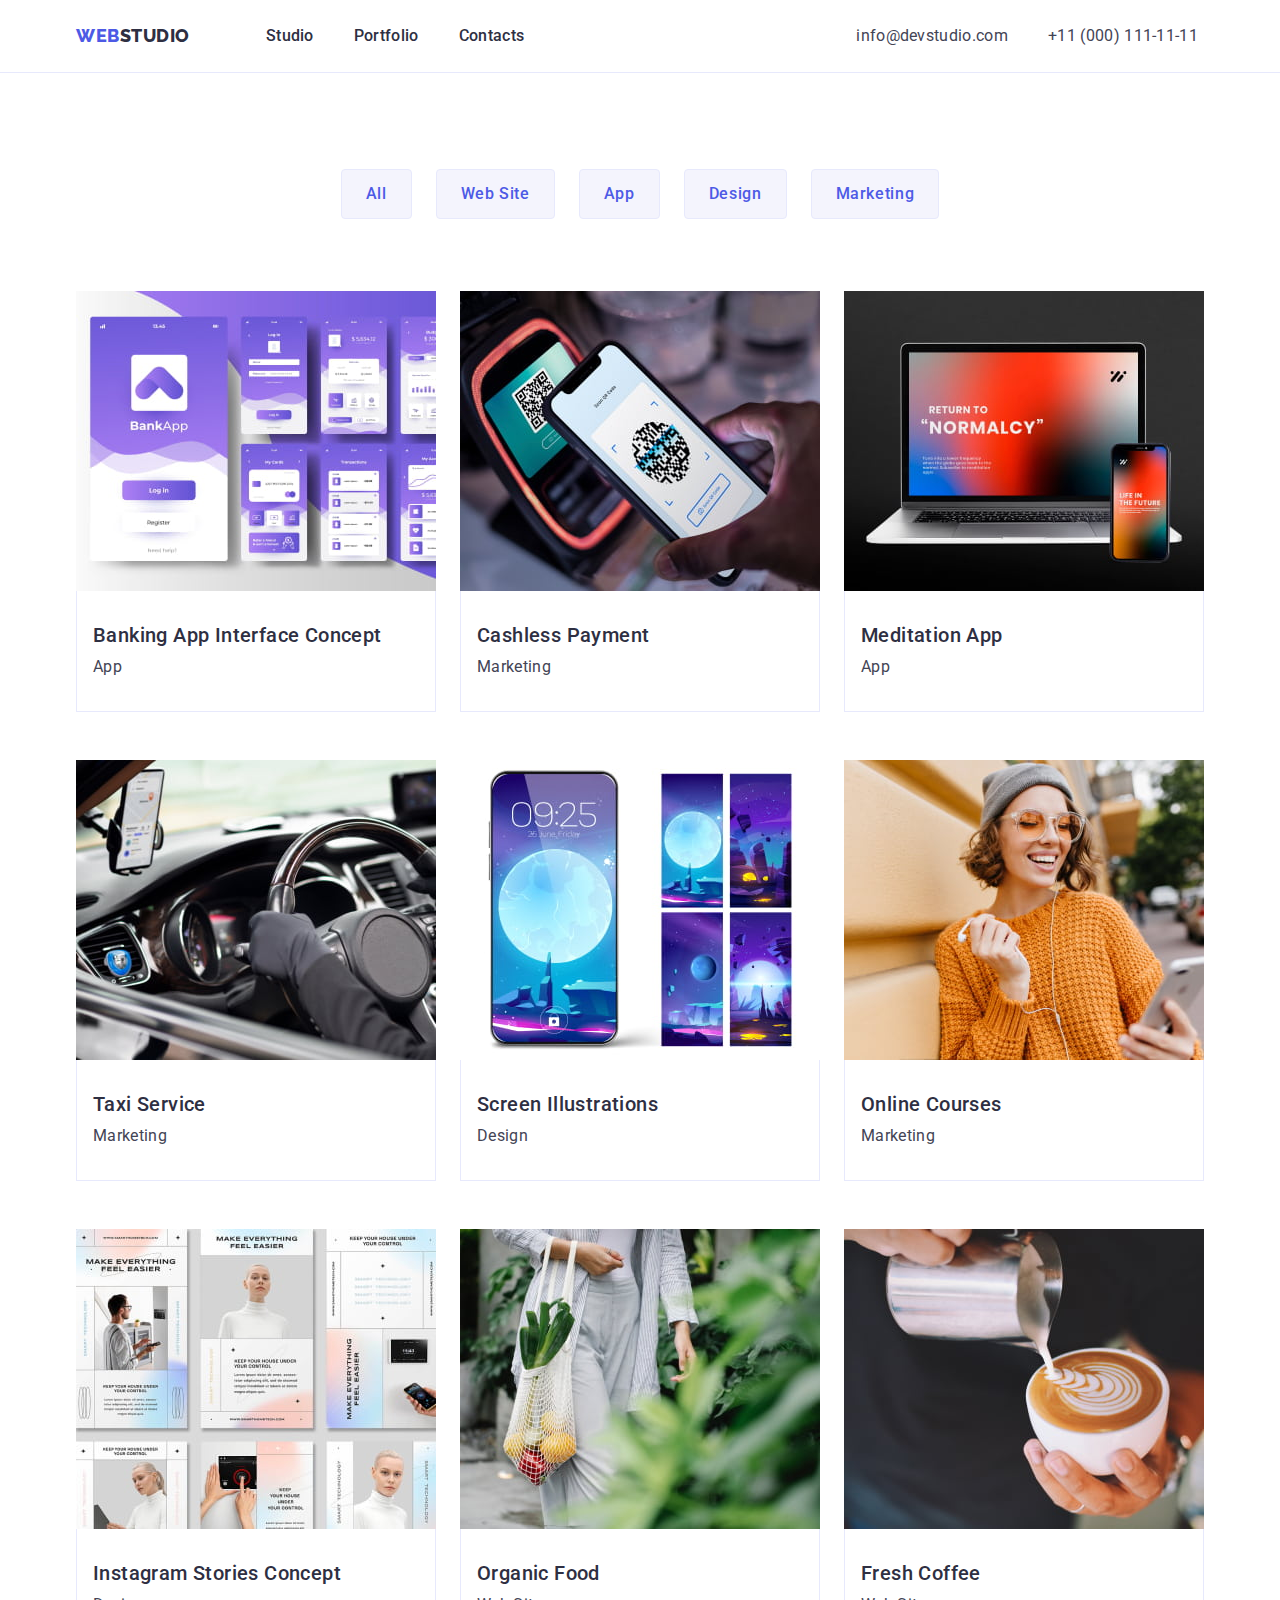
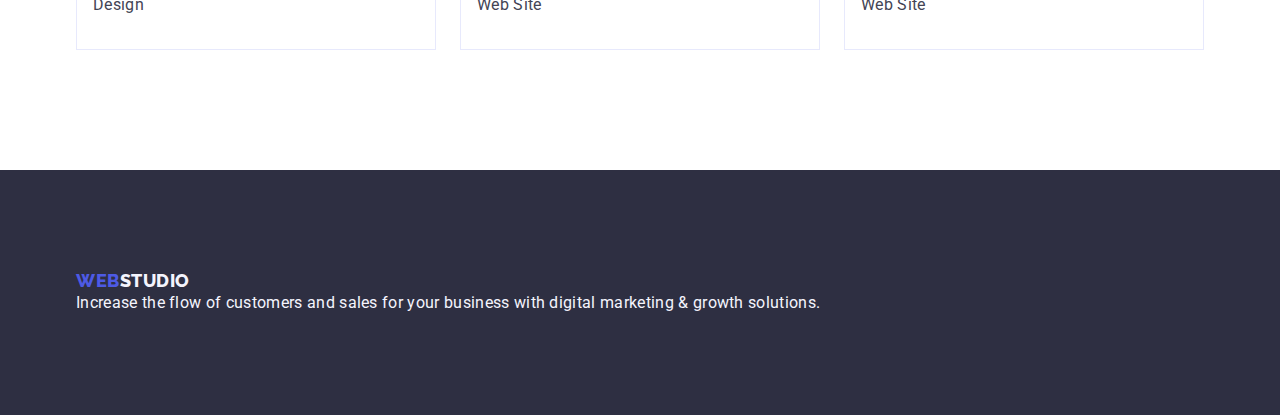
==== commit 0731b8d2: "version 3" ====
--- a/portfolio.html
+++ b/portfolio.html
@@ -55,10 +55,10 @@
       </div>
     </header>
     <main>
-      <section>
+      <section class="portfolio-section">
         <div class="container">
-          <h1 hidden>Portfolio</h1>
-          <ul class="list">
+          <h1 class="visually-hidden">Portfolio</h1>
+          <ul class="filter-list list">
             <li><button class="filter-button" type="button">All</button></li>
             <li>
               <button class="filter-button" type="button">Web Site</button>
@@ -69,8 +69,8 @@
               <button class="filter-button" type="button">Marketing</button>
             </li>
           </ul>
-          <ul class="list">
-            <li>
+          <ul class="portfolio-list list">
+            <li class="portfolio-list-item">
               <a class="link" href="./portfolio.html">
                 <img
                   src="./images/portfolio/img-8.jpg"
@@ -78,13 +78,14 @@
                   width="360"
                   height="300"
                 />
-                <h2 class="portfolio-list-title">
-                  Banking App Interface Concept
-                </h2>
-                <p class="portfolio-list-item">App</p></a
-              >
-            </li>
-            <li>
+                <div class="app-container">
+                  <h2 class="portfolio-list-title">
+                    Banking App Interface Concept
+                  </h2>
+                  <p class="portfolio-item">App</p></a>
+                </div>
+            </li>
+            <li class="portfolio-list-item">
               <a class="link" href="./portfolio.html">
                 <img
                   src="./images/portfolio/img-7.jpg"
@@ -92,11 +93,12 @@
                   width="360"
                   height="300"
                 />
-                <h2 class="portfolio-list-title">Cashless Payment</h2>
-                <p class="portfolio-list-item">Marketing</p></a
-              >
-            </li>
-            <li>
+                <div class="app-container">
+                  <h2 class="portfolio-list-title">Cashless Payment</h2>
+                  <p class="portfolio-item">Marketing</p></a>
+                </div>
+            </li>
+            <li class="portfolio-list-item">
               <a class="link" href="./portfolio.html">
                 <img
                   src="./images/portfolio/img-6.jpg"
@@ -104,11 +106,12 @@
                   width="360"
                   height="300"
                 />
-                <h2 class="portfolio-list-title">Meditation App</h2>
-                <p class="portfolio-list-item">App</p></a
-              >
-            </li>
-            <li>
+                <div class="app-container">
+                  <h2 class="portfolio-list-title">Meditation App</h2>
+                  <p class="portfolio-item">App</p></a>
+                </div>
+            </li>
+            <li class="portfolio-list-item">
               <a class="link" href="./portfolio.html">
                 <img
                   src="./images/portfolio/img-5.jpg"
@@ -116,11 +119,12 @@
                   width="360"
                   height="300"
                 />
-                <h2 class="portfolio-list-title">Taxi Service</h2>
-                <p class="portfolio-list-item">Marketing</p></a
-              >
-            </li>
-            <li>
+                <div class="app-container">
+                  <h2 class="portfolio-list-title">Taxi Service</h2>
+                  <p class="portfolio-item">Marketing</p></a>
+                </div>
+            </li>
+            <li class="portfolio-list-item">
               <a class="link" href="./portfolio.html">
                 <img
                   src="./images/portfolio/img-4.jpg"
@@ -128,11 +132,12 @@
                   width="360"
                   height="300"
                 />
-                <h2 class="portfolio-list-title">Screen Illustrations</h2>
-                <p class="portfolio-list-item">Design</p></a
-              >
-            </li>
-            <li>
+                <div class="app-container">
+                  <h2 class="portfolio-list-title">Screen Illustrations</h2>
+                  <p class="portfolio-item">Design</p></a>
+                </div>
+            </li>
+            <li class="portfolio-list-item">
               <a class="link" href="./portfolio.html">
                 <img
                   src="./images/portfolio/img-3.jpg"
@@ -140,11 +145,12 @@
                   width="360"
                   height="300"
                 />
-                <h2 class="portfolio-list-title">Online Courses</h2>
-                <p class="portfolio-list-item">Marketing</p></a
-              >
-            </li>
-            <li>
+                <div class="app-container">
+                  <h2 class="portfolio-list-title">Online Courses</h2>
+                  <p class="portfolio-item">Marketing</p></a>
+                </div>
+            </li>
+            <li class="portfolio-list-item">
               <a class="link" href="./portfolio.html">
                 <img
                   src="./images/portfolio/img-2.jpg"
@@ -152,11 +158,12 @@
                   width="360"
                   height="300"
                 />
-                <h2 class="portfolio-list-title">Instagram Stories Concept</h2>
-                <p class="portfolio-list-item">Design</p></a
-              >
-            </li>
-            <li>
+                <div class="app-container">
+                  <h2 class="portfolio-list-title">Instagram Stories Concept</h2>
+                  <p class="portfolio-item">Design</p></a>
+                </div>
+            </li>
+            <li class="portfolio-list-item">
               <a class="link" href="./portfolio.html">
                 <img
                   src="./images/portfolio/img-1.jpg"
@@ -164,11 +171,12 @@
                   width="360"
                   height="300"
                 />
-                <h2 class="portfolio-list-title">Organic Food</h2>
-                <p class="portfolio-list-item">Web Site</p></a
-              >
-            </li>
-            <li>
+                <div class="app-container">
+                  <h2 class="portfolio-list-title">Organic Food</h2>
+                  <p class="portfolio-item">Web Site</p></a>
+                </div>
+            </li>
+            <li class="portfolio-list-item">
               <a class="link" href="./portfolio.html">
                 <img
                   src="./images/portfolio/img.jpg"
@@ -176,9 +184,10 @@
                   width="360"
                   height="300"
                 />
-                <h2 class="portfolio-list-title">Fresh Coffee</h2>
-                <p class="portfolio-list-item">Web Site</p></a
-              >
+                <div class="app-container">
+                  <h2 class="portfolio-list-title">Fresh Coffee</h2>
+                  <p class="portfolio-item">Web Site</p></a>
+                </div>
             </li>
           </ul>
         </div>
--- a/css/styles.css
+++ b/css/styles.css
@@ -5,9 +5,12 @@
   --ocean: #404bbf;
   --cloud: #f4f4fd;
   --white: #fff;
+  --cornflower: #e7e9fc;
 }
 img {
   display: block;
+  max-width: 100%;
+  height: auto;
 }
 body {
   font-family: 'Roboto', sans-serif;
@@ -20,6 +23,19 @@
   margin: 0 auto;
   padding: 0 15px;
 }
+ul {
+  margin: 0;
+  padding: 0;
+}
+p,
+h1,
+h2,
+h3,
+h4,
+h5,
+h6 {
+  margin: 0;
+}
 /* Header */
 
 .header {
@@ -32,6 +48,7 @@
   display: flex;
   gap: 40px;
   padding: 24px 0;
+  margin: 0;
 }
 .logo {
   color: var(--iris);
@@ -41,7 +58,7 @@
   line-height: 1.17;
   letter-spacing: 0.03em;
   text-transform: uppercase;
-  margin-right: 76px;
+  margin: 0 76px 0 0;
 }
 
 .logo-dark {
@@ -59,8 +76,8 @@
 .nav-list {
   display: flex;
   gap: 40px;
-
-  margin-right: 332px;
+  margin: 0 332px 0 0;
+  padding-left: 0;
 }
 
 .nav-list-item {
@@ -97,6 +114,7 @@
 /* Hero Section  */
 .hero-section {
   background-color: var(--navyblue);
+  padding: 188px 0;
 }
 .title-hero {
   color: var(--white);
@@ -104,9 +122,13 @@
   line-height: 1.07;
   letter-spacing: 0.02em;
   text-align: center;
+  max-width: 496px;
+  margin: auto;
+  margin-bottom: 48px;
 }
 
 .button-hero {
+  display: block;
   background-color: var(--iris);
   color: var(--white);
   font-size: 16px;
@@ -115,6 +137,11 @@
   letter-spacing: 0.04em;
   font-family: inherit;
   cursor: pointer;
+  min-width: 169px;
+  height: 56px;
+  border: none;
+  border-radius: 4px;
+  margin: auto;
 }
 
 .button-hero:hover {
@@ -128,20 +155,46 @@
 }
 
 /* Benefits Section */
-
+.visually-hidden {
+  position: absolute;
+  width: 1px;
+  height: 1px;
+  margin: -1px;
+  border: 0;
+  padding: 0;
+  white-space: nowrap;
+  clip-path: inset(100%);
+  clip: rect(0 0 0 0);
+  overflow: hidden;
+}
+
+.benefits-section {
+  padding: 120px 0;
+}
+.benefits-list {
+  display: flex;
+  gap: 24px;
+  padding-left: 0;
+}
 .benefits-list-title {
   color: var(--navyblue);
   font-size: 20px;
   font-weight: 500;
   line-height: 1.2;
   letter-spacing: 0.02em;
+  margin-bottom: 8px;
+}
+.benefits-list-item {
+  width: calc((100% - 72px) / 4);
 }
 .benefits-item {
   line-height: 1.5;
   letter-spacing: 0.02em;
 }
 /* Doing Section */
-
+.doing-section {
+  padding-bottom: 120px;
+}
 .doing-title {
   color: var(--navyblue);
   font-size: 36px;
@@ -149,11 +202,19 @@
   letter-spacing: 0.02;
   text-transform: capitalize;
   text-align: center;
-}
-
+  margin-bottom: 72px;
+}
+.doing-list {
+  display: flex;
+  gap: 24px;
+}
+.doing-list-item {
+  width: calc((100% - 48px) / 3);
+}
 /* Team Section */
 .team-section {
   background: var(--cloud);
+  padding: 120px 0;
 }
 .team-title {
   color: var(--navyblue);
@@ -162,10 +223,19 @@
   letter-spacing: 0.02em;
   text-transform: capitalize;
   text-align: center;
-}
-
+  margin-bottom: 72px;
+}
+.team-list {
+  display: flex;
+  gap: 24px;
+}
 .team-list-item {
   background-color: var(--white);
+  width: calc((100% - 72px) / 4);
+  border-radius: 0px 0px 4px 4px;
+  box-shadow: 0px 2px 1px 0px rgba(46, 47, 66, 0.08),
+    0px 1px 1px 0px rgba(46, 47, 66, 0.16),
+    0px 1px 6px 0px rgba(46, 47, 66, 0.08);
 }
 .team-item-title {
   color: var(--navyblue);
@@ -173,14 +243,29 @@
   font-weight: 500;
   line-height: 1.2;
   letter-spacing: 0.02em;
+  text-align: center;
+  margin-bottom: 8px;
 }
 .team-item {
   line-height: 1.5;
   letter-spacing: 0.02em;
-}
-
+  text-align: center;
+}
+.position-container {
+  padding: 32px 0;
+}
 /* Portfolio Section */
 
+.portfolio-section {
+  padding-top: 96px;
+  padding-bottom: 120px;
+}
+.filter-list {
+  display: flex;
+  justify-content: center;
+  gap: 24px;
+  margin-bottom: 72px;
+}
 .filter-button {
   background-color: var(--cloud);
   color: var(--iris);
@@ -190,36 +275,55 @@
   font-family: 'Roboto', sans-serif;
   cursor: pointer;
   font-size: 16px;
+  border: 1px solid var(--cornflower, #e7e9fc);
+  padding: 12px 24px;
+  border-radius: 4px;
 }
 .filter-button:hover {
   background-color: var(--ocean);
   color: var(--white);
   font-family: 'Roboto', sans-serif;
+  border: 1px solid transparent;
 }
 
 .filter-button:focus {
   color: var(--white);
   background-color: var(--ocean);
   font-family: 'Roboto', sans-serif;
-}
-
+  border: 1px solid transparent;
+}
+.portfolio-list {
+  display: flex;
+  flex-wrap: wrap;
+  column-gap: 24px;
+  row-gap: 48px;
+}
+.portfolio-list-item {
+  width: calc((100% - 48px) / 3);
+}
 .portfolio-list-title {
   color: var(--navyblue);
   font-size: 20px;
   font-weight: 500;
   line-height: 1.2;
   letter-spacing: 0.02em;
-}
-
-.portfolio-list-item {
+  margin-bottom: 8px;
+}
+
+.portfolio-item {
   line-height: 1.5;
   letter-spacing: 0.02em;
   color: var(--slate);
 }
-
+.app-container {
+  padding: 32px 16px;
+  border: 1px solid #e7e9fc;
+  border-top: none;
+}
 /* Footer section */
 .footer {
   background-color: var(--navyblue);
+  padding: 100px 0;
 }
 
 .logo-light {
@@ -231,3 +335,7 @@
   line-height: 1.5;
   letter-spacing: 0.02em;
 }
+.footer-link {
+  display: inline-block;
+  margin-bottom: 16px;
+}
